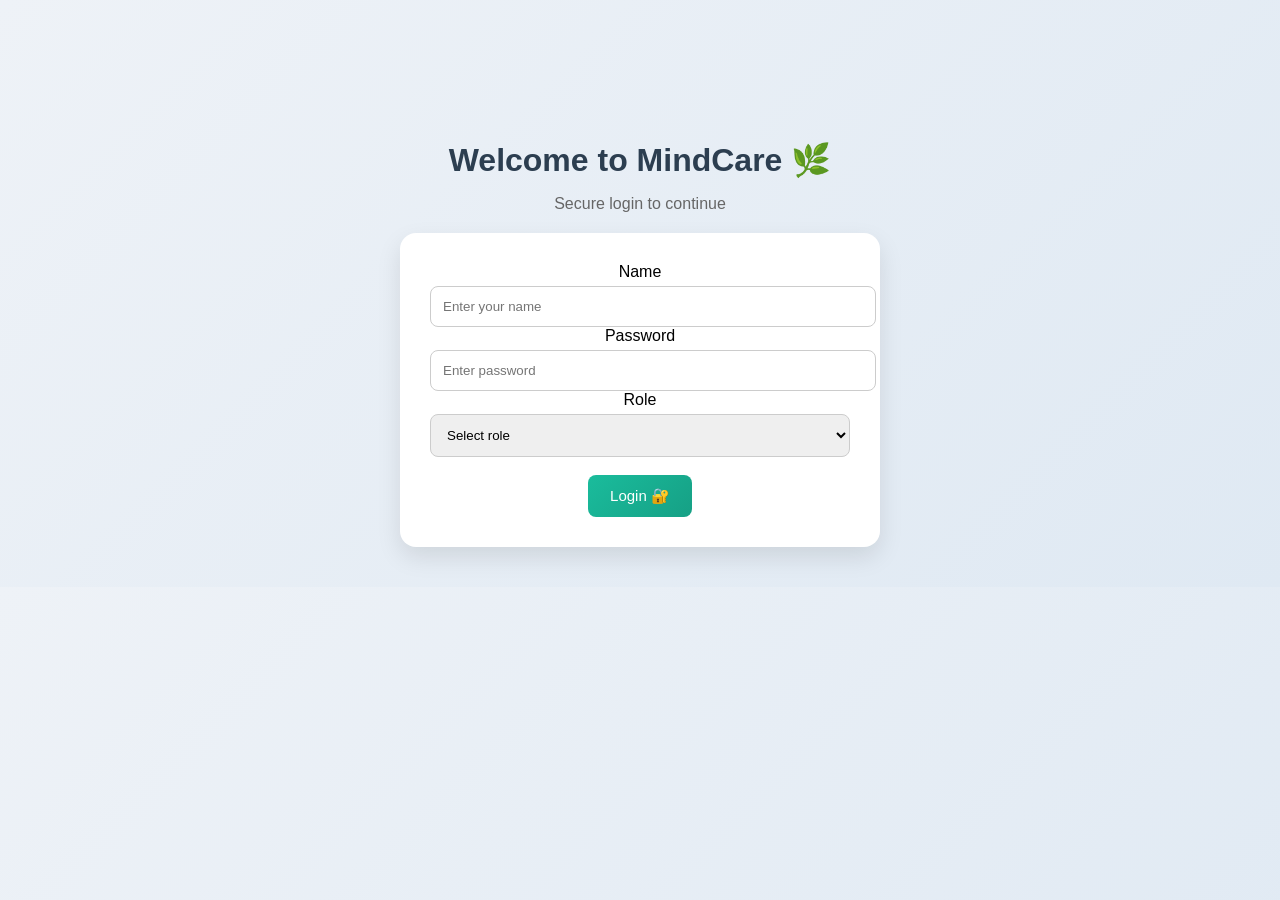
==== login.html @ 9fafaedf "connect backend to frontend" ====
<!DOCTYPE html>
<html>
<head>
    <title>Login - MindCare</title>
    <link rel="stylesheet" href="style.css">
</head>

<body>

<div class="main center">

    <h1>Welcome to MindCare 🌿</h1>
    <p class="subtext">Secure login to continue</p>

    <div class="checkin-box">

        <label>Name</label>
        <input type="text" id="name" placeholder="Enter your name">

        <label style="margin-top:15px;">Password</label>
        <input type="password" id="password" placeholder="Enter password">

        <label style="margin-top:15px;">Role</label>
        <select id="role">
            <option value="">Select role</option>
            <option value="student">Student</option>
            <option value="counsellor">Counsellor</option>
            <option value="peer">Peer Support</option>
        </select>

        <br><br>
        <button onclick="login()">Login 🔐</button>

    </div>

</div>

<script>

/* 🔐 Dummy users (simulate database) */
const users = {
    student: { password: "1234" },
    counsellor: { password: "admin" },
    peer: { password: "1111" }
};

async function login() {
  const name = document.getElementById("name").value.trim();
  const password = document.getElementById("password").value;
  const role = document.getElementById("role").value;

  if (!name || !password || !role) {
    alert("Please fill all fields");
    return;
  }

  const data = await window.loginUser(name, password);

  if (data.token) {
    if (role === "student") window.location.href = "student.html";
    else if (role === "counsellor") window.location.href = "counsellor.html";
    else window.location.href = "peer.html";
  } else {
    alert("Login failed: " + (data.error || "Invalid credentials"));
  }
}

</script>
<script src="api.js"></script>
</body>
</html>
---- style.css ----
/* Reset */
body {
    margin: 0;
    font-family: 'Segoe UI', sans-serif;
    background: linear-gradient(135deg, #eef2f7, #dfe9f3);
}

/* Layout */
.container {
    display: flex;
}

.main {
    flex: 1;
    padding: 40px;
}

/* Sidebar */
.sidebar {
    width: 240px;
    background: linear-gradient(180deg, #1f2d3d, #34495e);
    color: white;
    height: 100vh;
    padding: 25px;
    box-shadow: 2px 0 10px rgba(0,0,0,0.1);
}

.sidebar h2 {
    margin-bottom: 30px;
}

.sidebar ul {
    list-style: none;
    padding: 0;
}

.sidebar li {
    margin: 15px 0;
}

.sidebar a {
    text-decoration: none;
    color: white;
    transition: 0.3s;
}

.sidebar a:hover {
    color: #1abc9c;
}

/* Center Page */
.center {
    text-align: center;
    margin-top: 80px;
}

/* Cards */
.cards {
    display: flex;
    gap: 20px;
    justify-content: center;
    margin: 30px 0;
}

.card {
    background: linear-gradient(135deg, #3498db, #6dd5fa);
    color: white;
    padding: 25px;
    border-radius: 14px;
    text-decoration: none;
    width: 200px;
    text-align: center;
    box-shadow: 0 8px 20px rgba(0,0,0,0.15);
    transition: 0.3s;
}

.card:hover {
    transform: translateY(-8px) scale(1.02);
}

/* Dashboard Cards */
.card h3 {
    margin-bottom: 10px;
}

.card p {
    font-size: 22px;
    font-weight: bold;
}

/* Table */
table {
    width: 100%;
    border-collapse: collapse;
    margin-top: 20px;
    background: white;
    border-radius: 12px;
    overflow: hidden;
    box-shadow: 0 5px 15px rgba(0,0,0,0.1);
}

th {
    background: #3498db;
    color: white;
}

td, th {
    padding: 12px;
    text-align: center;
}

tr:nth-child(even) {
    background: #f9f9f9;
}

tr:hover {
    background: #eef5ff;
}

/* Forms */
.form-group {
    margin-bottom: 20px;
}

.checkin-box {
    background: white;
    padding: 30px;
    border-radius: 16px;
    width: 420px;
    margin: auto;
    box-shadow: 0 10px 25px rgba(0,0,0,0.1);
}

/* Inputs */
input, textarea, select {
    width: 100%;
    padding: 12px;
    margin-top: 5px;
    border-radius: 8px;
    border: 1px solid #ccc;
    outline: none;
    transition: 0.2s;
}

input:focus, textarea:focus, select:focus {
    border-color: #3498db;
    box-shadow: 0 0 5px rgba(52,152,219,0.4);
}

/* Buttons */
button {
    background: linear-gradient(135deg, #1abc9c, #16a085);
    color: white;
    padding: 12px 22px;
    border: none;
    border-radius: 8px;
    cursor: pointer;
    transition: 0.3s;
    font-size: 15px;
}

button:hover {
    transform: scale(1.05);
    box-shadow: 0 5px 12px rgba(0,0,0,0.2);
}

/* Headings */
h1 {
    margin-bottom: 10px;
    color: #2c3e50;
}

.subtext {
    color: #666;
    margin-bottom: 20px;
}

/* Peer Post */
.post {
    background: linear-gradient(135deg, #6dd5fa, #2980b9);
    color: white;
    padding: 18px;
    border-radius: 12px;
    margin-top: 15px;
    box-shadow: 0 5px 12px rgba(0,0,0,0.15);
}

.post button {
    margin-right: 10px;
    margin-top: 10px;
}

/* Responsive */
@media (max-width: 768px) {
    .cards {
        flex-direction: column;
        align-items: center;
    }

    .checkin-box {
        width: 90%;
    }

    input, textarea, select {
        width: 100%;
    }
}

button.liked {
    background: linear-gradient(135deg, #e74c3c, #ff6b6b);
}

.likedBy {
    font-size: 13px;
    margin-top: 5px;
    color: #fff;
}
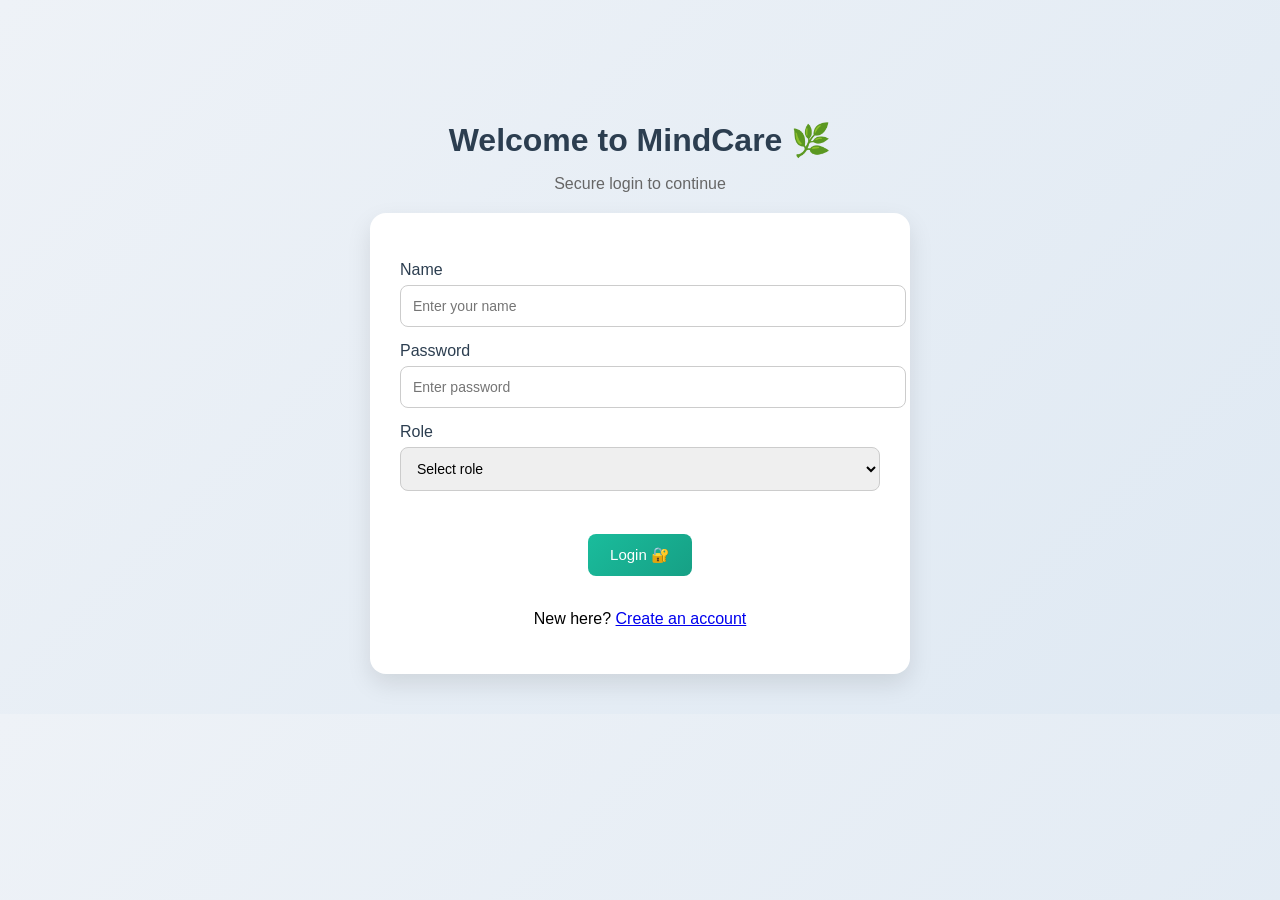
==== commit e9d74fd0: "add register page" ====
--- a/login.html
+++ b/login.html
@@ -1,50 +1,40 @@
 <!DOCTYPE html>
 <html>
 <head>
-    <title>Login - MindCare</title>
-    <link rel="stylesheet" href="style.css">
+  <title>Login - MindCare</title>
+  <link rel="stylesheet" href="style.css">
 </head>
-
 <body>
 
 <div class="main center">
+  <h1>Welcome to MindCare 🌿</h1>
+  <p class="subtext">Secure login to continue</p>
 
-    <h1>Welcome to MindCare 🌿</h1>
-    <p class="subtext">Secure login to continue</p>
+  <div class="checkin-box">
+    <label>Name</label>
+    <input type="text" id="name" placeholder="Enter your name">
 
-    <div class="checkin-box">
+    <label style="margin-top:15px;">Password</label>
+    <input type="password" id="password" placeholder="Enter password">
 
-        <label>Name</label>
-        <input type="text" id="name" placeholder="Enter your name">
+    <label style="margin-top:15px;">Role</label>
+    <select id="role">
+      <option value="">Select role</option>
+      <option value="student">Student</option>
+      <option value="counsellor">Counsellor</option>
+      <option value="peer">Peer Support</option>
+    </select>
 
-        <label style="margin-top:15px;">Password</label>
-        <input type="password" id="password" placeholder="Enter password">
-
-        <label style="margin-top:15px;">Role</label>
-        <select id="role">
-            <option value="">Select role</option>
-            <option value="student">Student</option>
-            <option value="counsellor">Counsellor</option>
-            <option value="peer">Peer Support</option>
-        </select>
-
-        <br><br>
-        <button onclick="login()">Login 🔐</button>
-
-    </div>
-
+    <br><br>
+    <button onclick="handleLogin()">Login 🔐</button>
+    <br><br>
+    <p>New here? <a href="register.html">Create an account</a></p>
+  </div>
 </div>
 
+<script src="api.js?v=2"></script>
 <script>
-
-/* 🔐 Dummy users (simulate database) */
-const users = {
-    student: { password: "1234" },
-    counsellor: { password: "admin" },
-    peer: { password: "1111" }
-};
-
-async function login() {
+async function handleLogin() {
   const name = document.getElementById("name").value.trim();
   const password = document.getElementById("password").value;
   const role = document.getElementById("role").value;
@@ -54,18 +44,20 @@
     return;
   }
 
-  const data = await window.loginUser(name, password);
-
-  if (data.token) {
-    if (role === "student") window.location.href = "student.html";
-    else if (role === "counsellor") window.location.href = "counsellor.html";
-    else window.location.href = "peer.html";
-  } else {
-    alert("Login failed: " + (data.error || "Invalid credentials"));
+  try {
+    const data = await login(name, password);
+    if (data.token) {
+      if (role === "student") window.location.href = "student.html";
+      else if (role === "counsellor") window.location.href = "counsellor.html";
+      else window.location.href = "peer.html";
+    } else {
+      alert("Login failed: " + (data.error || "Invalid credentials"));
+    }
+  } catch(err) {
+    alert("Error: " + err.message);
   }
 }
+</script>
 
-</script>
-<script src="api.js"></script>
 </body>
-</html>
+</html>
--- a/style.css
+++ b/style.css
@@ -51,7 +51,7 @@
 /* Center Page */
 .center {
     text-align: center;
-    margin-top: 80px;
+    margin-top: 60px;
 }
 
 /* Cards */
@@ -122,24 +122,49 @@
     margin-bottom: 20px;
 }
 
+/* 🔥 UPDATED CHECKIN BOX (IMPORTANT) */
 .checkin-box {
     background: white;
     padding: 30px;
     border-radius: 16px;
-    width: 420px;
+    width: 480px;
     margin: auto;
     box-shadow: 0 10px 25px rgba(0,0,0,0.1);
+
+    /* 🔥 NEW */
+    max-height: 75vh;
+    overflow-y: auto;
+}
+
+/* Scrollbar Styling */
+.checkin-box::-webkit-scrollbar {
+    width: 6px;
+}
+
+.checkin-box::-webkit-scrollbar-thumb {
+    background: #ccc;
+    border-radius: 10px;
+}
+
+/* Labels (Better spacing) */
+.checkin-box label {
+    display: block;
+    margin-top: 18px;
+    font-weight: 500;
+    text-align: left;
+    color: #2c3e50;
 }
 
 /* Inputs */
 input, textarea, select {
     width: 100%;
     padding: 12px;
-    margin-top: 5px;
+    margin-top: 6px;
     border-radius: 8px;
     border: 1px solid #ccc;
     outline: none;
     transition: 0.2s;
+    font-size: 14px;
 }
 
 input:focus, textarea:focus, select:focus {
@@ -164,6 +189,11 @@
     box-shadow: 0 5px 12px rgba(0,0,0,0.2);
 }
 
+/* Submit Button spacing */
+.checkin-box button {
+    margin-top: 25px;
+}
+
 /* Headings */
 h1 {
     margin-bottom: 10px;
@@ -188,6 +218,18 @@
 .post button {
     margin-right: 10px;
     margin-top: 10px;
+}
+
+/* Like Button */
+button.liked {
+    background: linear-gradient(135deg, #e74c3c, #ff6b6b);
+}
+
+/* Like Info */
+.likedBy {
+    font-size: 13px;
+    margin-top: 5px;
+    color: #fff;
 }
 
 /* Responsive */
@@ -199,19 +241,10 @@
 
     .checkin-box {
         width: 90%;
+        max-height: 80vh;
     }
 
     input, textarea, select {
         width: 100%;
     }
 }
-
-button.liked {
-    background: linear-gradient(135deg, #e74c3c, #ff6b6b);
-}
-
-.likedBy {
-    font-size: 13px;
-    margin-top: 5px;
-    color: #fff;
-}
